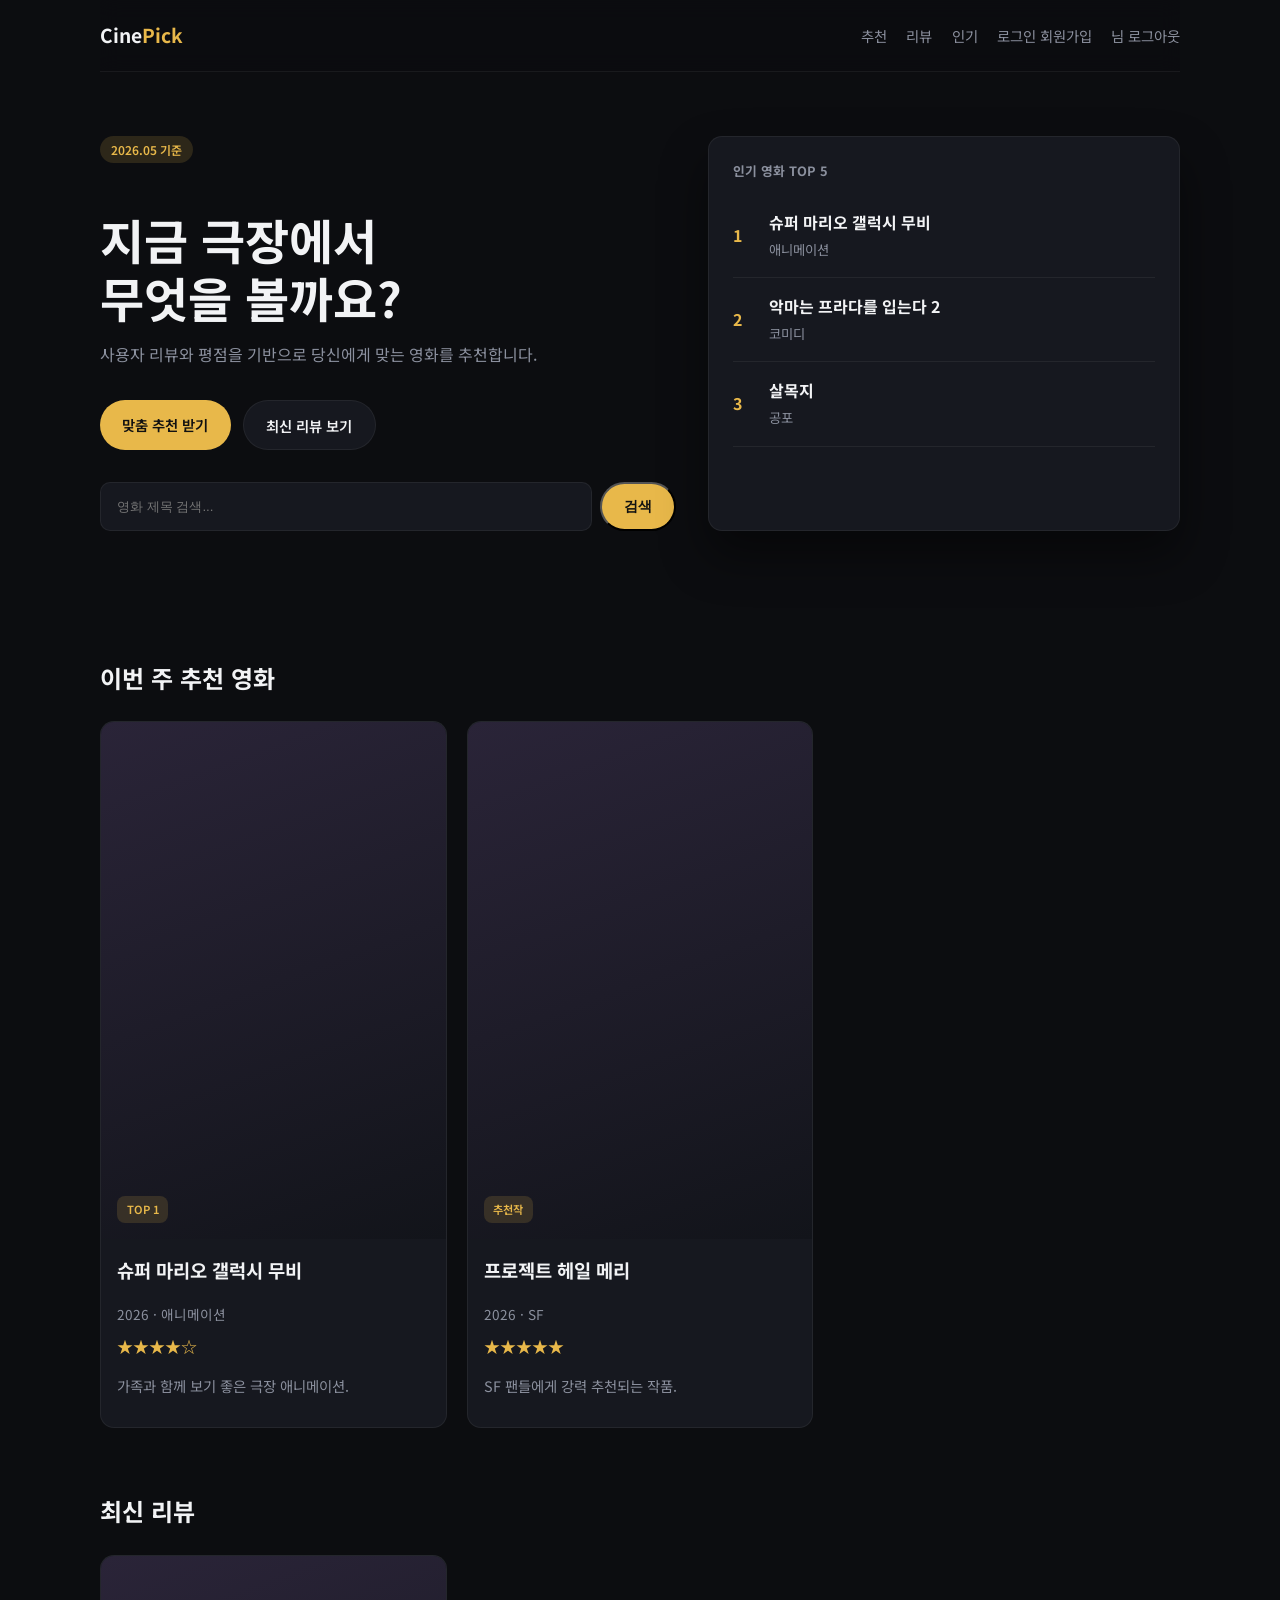
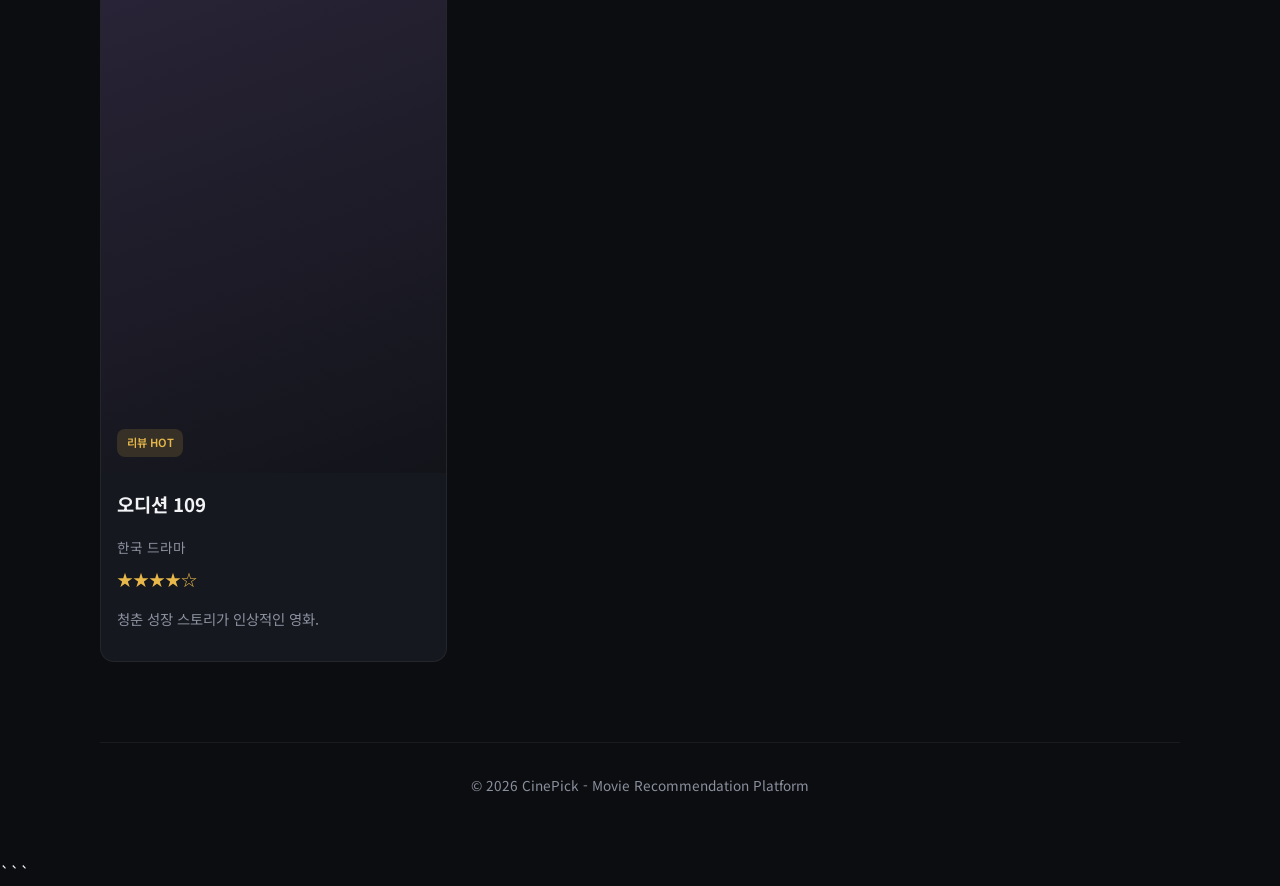
==== recommendation/src/main/resources/templates/index.html @ 9c092af4 "로그인,회원가입,메인페이지 구현 완료" ====
<!DOCTYPE html>
<html lang="ko" xmlns:th="http://www.thymeleaf.org">

<head>
    <meta charset="UTF-8" />
    <meta name="viewport" content="width=device-width, initial-scale=1.0" />

    <title>CinePick - 영화 추천 플랫폼</title>

    <link rel="preconnect" href="https://fonts.googleapis.com" />
    <link rel="preconnect" href="https://fonts.gstatic.com" crossorigin />

    <link href="https://fonts.googleapis.com/css2?family=Noto+Sans+KR:wght@400;500;600;700&display=swap" rel="stylesheet" />

    <style>

        :root {
          --bg: #0c0d10;
          --surface: #16181f;
          --surface-hover: #1e212b;
          --accent: #e8b84a;
          --accent-soft: rgba(232, 184, 74, 0.15);
          --text: #f2f3f5;
          --muted: #8b909e;
          --border: rgba(255, 255, 255, 0.06);
          --radius: 14px;
          --shadow: 0 24px 48px rgba(0, 0, 0, 0.45);
        }

        * {
          box-sizing: border-box;
        }

        body {
          margin: 0;
          font-family: "Noto Sans KR", sans-serif;
          background: var(--bg);
          color: var(--text);
          line-height: 1.6;
        }

        a {
          text-decoration: none;
          color: inherit;
        }

        .wrap {
          max-width: 1120px;
          margin: 0 auto;
          padding: 0 1.25rem 4rem;
        }

        header {
          display: flex;
          align-items: center;
          justify-content: space-between;
          padding: 1.25rem 0;
          border-bottom: 1px solid var(--border);
          position: sticky;
          top: 0;
          background: rgba(12, 13, 16, 0.92);
          backdrop-filter: blur(10px);
          z-index: 10;
        }

        .logo {
          font-size: 1.2rem;
          font-weight: 700;
        }

        .logo span {
          color: var(--accent);
        }

        nav {
          display: flex;
          gap: 1.2rem;
          font-size: 0.9rem;
          color: var(--muted);
        }

        nav a:hover {
          color: var(--text);
        }

        .hero {
          padding: 4rem 0;
          display: grid;
          grid-template-columns: 1fr;
          gap: 2rem;
        }

        @media (min-width: 860px) {
          .hero {
            grid-template-columns: 1.1fr 0.9fr;
          }
        }

        .date-pill {
          display: inline-block;
          padding: 0.25rem 0.7rem;
          border-radius: 999px;
          background: var(--accent-soft);
          color: var(--accent);
          font-size: 0.75rem;
          font-weight: 600;
          margin-bottom: 1rem;
        }

        .hero h1 {
          font-size: 3rem;
          line-height: 1.2;
          margin-bottom: 1rem;
        }

        .hero p {
          color: var(--muted);
          max-width: 600px;
        }

        .cta-row {
          display: flex;
          gap: 0.75rem;
          margin-top: 2rem;
          flex-wrap: wrap;
        }

        .btn {
          padding: 0.8rem 1.4rem;
          border-radius: 999px;
          font-size: 0.9rem;
          font-weight: 600;
          transition: 0.2s;
        }

        .btn-primary {
          background: var(--accent);
          color: #111;
        }

        .btn-primary:hover {
          filter: brightness(1.1);
        }

        .btn-ghost {
          background: var(--surface);
          border: 1px solid var(--border);
        }

        .btn-ghost:hover {
          background: var(--surface-hover);
        }

        .search-bar {
          margin-top: 2rem;
          display: flex;
          gap: 0.5rem;
          flex-wrap: wrap;
        }

        .search-bar input {
          flex: 1;
          padding: 0.8rem 1rem;
          border-radius: 10px;
          border: 1px solid var(--border);
          background: var(--surface);
          color: white;
        }

        .hero-card {
          background: var(--surface);
          border-radius: var(--radius);
          border: 1px solid var(--border);
          padding: 1.5rem;
          box-shadow: var(--shadow);
        }

        .hero-card h3 {
          margin-top: 0;
          color: var(--muted);
          font-size: 0.8rem;
          text-transform: uppercase;
        }

        .trend-list {
          list-style: none;
          padding: 0;
          margin: 0;
        }

        .trend-list li {
          display: flex;
          align-items: center;
          gap: 1rem;
          padding: 1rem 0;
          border-bottom: 1px solid var(--border);
        }

        .rank {
          color: var(--accent);
          font-weight: 700;
          width: 20px;
        }

        .trend-meta {
          flex: 1;
        }

        .trend-meta strong {
          display: block;
        }

        .trend-meta small {
          color: var(--muted);
        }

        section {
          margin-top: 4rem;
        }

        .section-head {
          display: flex;
          justify-content: space-between;
          margin-bottom: 1.5rem;
        }

        .section-head h2 {
          margin: 0;
        }

        .grid {
          display: grid;
          grid-template-columns: repeat(auto-fill, minmax(260px, 1fr));
          gap: 1.25rem;
        }

        .movie-card {
          background: var(--surface);
          border: 1px solid var(--border);
          border-radius: var(--radius);
          overflow: hidden;
          transition: 0.2s;
        }

        .movie-card:hover {
          transform: translateY(-4px);
          border-color: rgba(232, 184, 74, 0.2);
        }

        .poster {
          aspect-ratio: 2/3;
          background: linear-gradient(160deg, #2a2438, #12141a);
          display: flex;
          align-items: flex-end;
          padding: 1rem;
        }

        .poster-badge {
          background: var(--accent-soft);
          color: var(--accent);
          padding: 0.3rem 0.6rem;
          border-radius: 8px;
          font-size: 0.7rem;
          font-weight: 600;
        }

        .card-body {
          padding: 1rem;
        }

        .card-body h3 {
          margin-top: 0;
        }

        .card-meta {
          color: var(--muted);
          font-size: 0.85rem;
        }

        .stars {
          color: var(--accent);
          margin-top: 0.5rem;
        }

        .review-snippet {
          color: var(--muted);
          font-size: 0.9rem;
        }

        footer {
          margin-top: 5rem;
          padding-top: 2rem;
          border-top: 1px solid var(--border);
          text-align: center;
          color: var(--muted);
          font-size: 0.85rem;
        }

    </style>
</head>

<body>

<div class="wrap">

    <header>

        <a href="/" class="logo">
            Cine<span>Pick</span>
        </a>

        <nav>

            <a href="#recommend">추천</a>
            <a href="#reviews">리뷰</a>
            <a href="#trending">인기</a>

            <!-- 로그인 안한 상태 -->
            <span th:if="${session.user == null}">
        <a href="/login">로그인</a>
        <a href="/signup">회원가입</a>
    </span>

            <!-- 로그인 한 상태 -->
            <span th:if="${session.user != null}">
        <span th:text="${session.user.username}"></span>님
        <a href="/logout">로그아웃</a>
    </span>

        </nav>


    </header>

    <div class="hero">

        <div>

            <span class="date-pill">2026.05 기준</span>

            <h1>
                지금 극장에서<br>
                무엇을 볼까요?
            </h1>

            <p>
                사용자 리뷰와 평점을 기반으로
                당신에게 맞는 영화를 추천합니다.
            </p>

            <div class="cta-row">

                <a href="#recommend" class="btn btn-primary">
                    맞춤 추천 받기
                </a>

                <a href="#reviews" class="btn btn-ghost">
                    최신 리뷰 보기
                </a>

            </div>

            <div class="search-bar">

                <input type="search" placeholder="영화 제목 검색..." />

                <button class="btn btn-primary">
                    검색
                </button>

            </div>

        </div>

        <aside class="hero-card" id="trending">

            <h3>인기 영화 TOP 5</h3>

            <ul class="trend-list">

                <li>
                    <span class="rank">1</span>
                    <div class="trend-meta">
                        <strong>슈퍼 마리오 갤럭시 무비</strong>
                        <small>애니메이션</small>
                    </div>
                </li>

                <li>
                    <span class="rank">2</span>
                    <div class="trend-meta">
                        <strong>악마는 프라다를 입는다 2</strong>
                        <small>코미디</small>
                    </div>
                </li>

                <li>
                    <span class="rank">3</span>
                    <div class="trend-meta">
                        <strong>살목지</strong>
                        <small>공포</small>
                    </div>
                </li>

            </ul>

        </aside>

    </div>

    <section id="recommend">

        <div class="section-head">
            <h2>이번 주 추천 영화</h2>
        </div>

        <div class="grid">

            <article class="movie-card">

                <div class="poster">
                    <span class="poster-badge">TOP 1</span>
                </div>

                <div class="card-body">

                    <h3>슈퍼 마리오 갤럭시 무비</h3>

                    <div class="card-meta">
                        2026 · 애니메이션
                    </div>

                    <div class="stars">
                        ★★★★☆
                    </div>

                    <p class="review-snippet">
                        가족과 함께 보기 좋은 극장 애니메이션.
                    </p>

                </div>

            </article>

            <article class="movie-card">

                <div class="poster">
                    <span class="poster-badge">추천작</span>
                </div>

                <div class="card-body">

                    <h3>프로젝트 헤일 메리</h3>

                    <div class="card-meta">
                        2026 · SF
                    </div>

                    <div class="stars">
                        ★★★★★
                    </div>

                    <p class="review-snippet">
                        SF 팬들에게 강력 추천되는 작품.
                    </p>

                </div>

            </article>

        </div>

    </section>

    <section id="reviews">

        <div class="section-head">
            <h2>최신 리뷰</h2>
        </div>

        <div class="grid">

            <article class="movie-card">

                <div class="poster">
                    <span class="poster-badge">리뷰 HOT</span>
                </div>

                <div class="card-body">

                    <h3>오디션 109</h3>

                    <div class="card-meta">
                        한국 드라마
                    </div>

                    <div class="stars">
                        ★★★★☆
                    </div>

                    <p class="review-snippet">
                        청춘 성장 스토리가 인상적인 영화.
                    </p>

                </div>

            </article>

        </div>

    </section>

    <footer>
        © 2026 CinePick - Movie Recommendation Platform
    </footer>

</div>

</body>
</html>
```
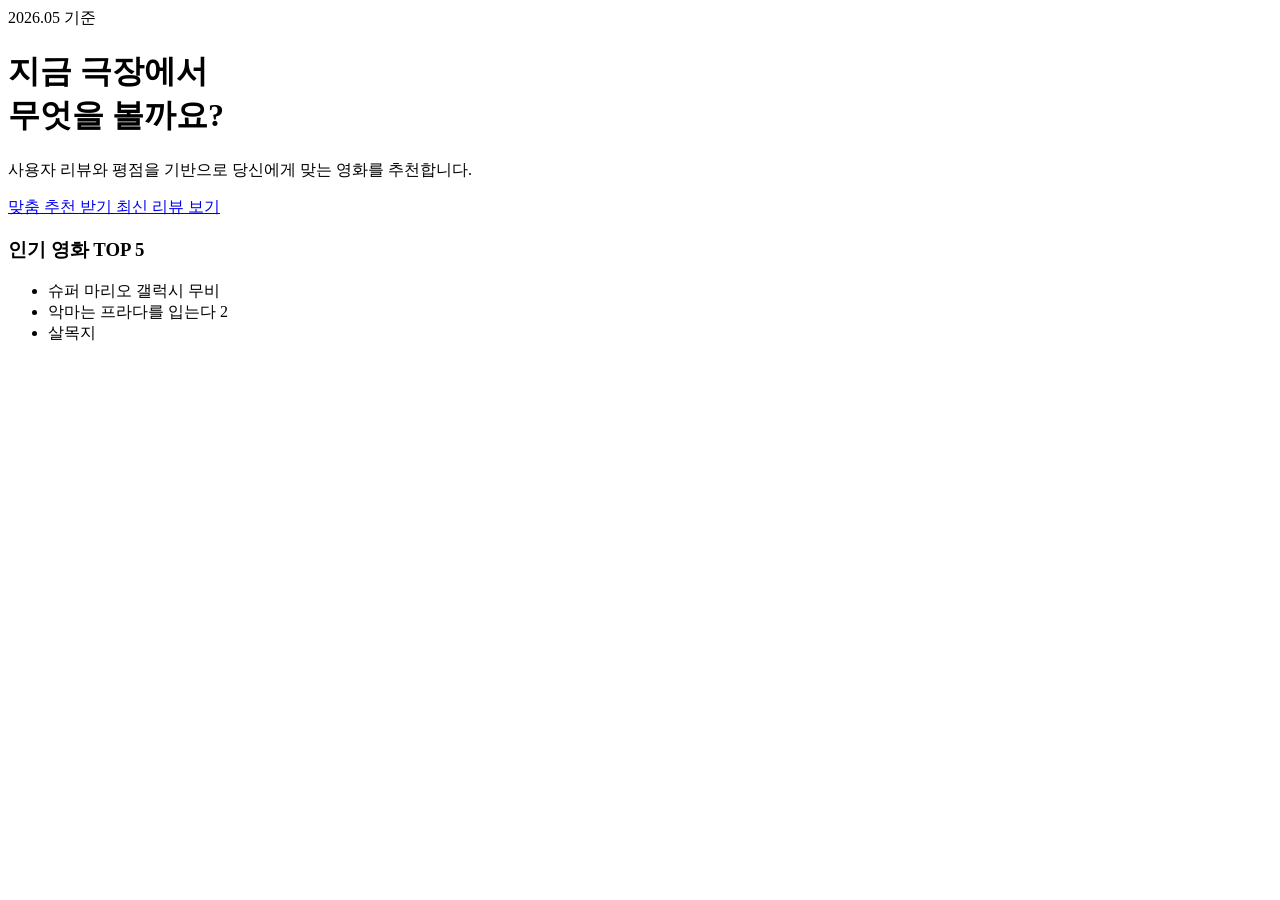
==== commit 24f18548: "05/12csv파일 업로드 진행중.." ====
--- a/recommendation/src/main/resources/templates/index.html
+++ b/recommendation/src/main/resources/templates/index.html
@@ -2,336 +2,26 @@
 <html lang="ko" xmlns:th="http://www.thymeleaf.org">
 
 <head>
-    <meta charset="UTF-8" />
-    <meta name="viewport" content="width=device-width, initial-scale=1.0" />
+    <meta charset="UTF-8">
+    <title>CinePick</title>
 
-    <title>CinePick - 영화 추천 플랫폼</title>
+    <link rel="stylesheet" th:href="@{/css/index.css}">
 
-    <link rel="preconnect" href="https://fonts.googleapis.com" />
-    <link rel="preconnect" href="https://fonts.gstatic.com" crossorigin />
+    <link rel="preconnect" href="https://fonts.googleapis.com">
+    <link rel="preconnect" href="https://fonts.gstatic.com" crossorigin>
 
-    <link href="https://fonts.googleapis.com/css2?family=Noto+Sans+KR:wght@400;500;600;700&display=swap" rel="stylesheet" />
-
-    <style>
-
-        :root {
-          --bg: #0c0d10;
-          --surface: #16181f;
-          --surface-hover: #1e212b;
-          --accent: #e8b84a;
-          --accent-soft: rgba(232, 184, 74, 0.15);
-          --text: #f2f3f5;
-          --muted: #8b909e;
-          --border: rgba(255, 255, 255, 0.06);
-          --radius: 14px;
-          --shadow: 0 24px 48px rgba(0, 0, 0, 0.45);
-        }
-
-        * {
-          box-sizing: border-box;
-        }
-
-        body {
-          margin: 0;
-          font-family: "Noto Sans KR", sans-serif;
-          background: var(--bg);
-          color: var(--text);
-          line-height: 1.6;
-        }
-
-        a {
-          text-decoration: none;
-          color: inherit;
-        }
-
-        .wrap {
-          max-width: 1120px;
-          margin: 0 auto;
-          padding: 0 1.25rem 4rem;
-        }
-
-        header {
-          display: flex;
-          align-items: center;
-          justify-content: space-between;
-          padding: 1.25rem 0;
-          border-bottom: 1px solid var(--border);
-          position: sticky;
-          top: 0;
-          background: rgba(12, 13, 16, 0.92);
-          backdrop-filter: blur(10px);
-          z-index: 10;
-        }
-
-        .logo {
-          font-size: 1.2rem;
-          font-weight: 700;
-        }
-
-        .logo span {
-          color: var(--accent);
-        }
-
-        nav {
-          display: flex;
-          gap: 1.2rem;
-          font-size: 0.9rem;
-          color: var(--muted);
-        }
-
-        nav a:hover {
-          color: var(--text);
-        }
-
-        .hero {
-          padding: 4rem 0;
-          display: grid;
-          grid-template-columns: 1fr;
-          gap: 2rem;
-        }
-
-        @media (min-width: 860px) {
-          .hero {
-            grid-template-columns: 1.1fr 0.9fr;
-          }
-        }
-
-        .date-pill {
-          display: inline-block;
-          padding: 0.25rem 0.7rem;
-          border-radius: 999px;
-          background: var(--accent-soft);
-          color: var(--accent);
-          font-size: 0.75rem;
-          font-weight: 600;
-          margin-bottom: 1rem;
-        }
-
-        .hero h1 {
-          font-size: 3rem;
-          line-height: 1.2;
-          margin-bottom: 1rem;
-        }
-
-        .hero p {
-          color: var(--muted);
-          max-width: 600px;
-        }
-
-        .cta-row {
-          display: flex;
-          gap: 0.75rem;
-          margin-top: 2rem;
-          flex-wrap: wrap;
-        }
-
-        .btn {
-          padding: 0.8rem 1.4rem;
-          border-radius: 999px;
-          font-size: 0.9rem;
-          font-weight: 600;
-          transition: 0.2s;
-        }
-
-        .btn-primary {
-          background: var(--accent);
-          color: #111;
-        }
-
-        .btn-primary:hover {
-          filter: brightness(1.1);
-        }
-
-        .btn-ghost {
-          background: var(--surface);
-          border: 1px solid var(--border);
-        }
-
-        .btn-ghost:hover {
-          background: var(--surface-hover);
-        }
-
-        .search-bar {
-          margin-top: 2rem;
-          display: flex;
-          gap: 0.5rem;
-          flex-wrap: wrap;
-        }
-
-        .search-bar input {
-          flex: 1;
-          padding: 0.8rem 1rem;
-          border-radius: 10px;
-          border: 1px solid var(--border);
-          background: var(--surface);
-          color: white;
-        }
-
-        .hero-card {
-          background: var(--surface);
-          border-radius: var(--radius);
-          border: 1px solid var(--border);
-          padding: 1.5rem;
-          box-shadow: var(--shadow);
-        }
-
-        .hero-card h3 {
-          margin-top: 0;
-          color: var(--muted);
-          font-size: 0.8rem;
-          text-transform: uppercase;
-        }
-
-        .trend-list {
-          list-style: none;
-          padding: 0;
-          margin: 0;
-        }
-
-        .trend-list li {
-          display: flex;
-          align-items: center;
-          gap: 1rem;
-          padding: 1rem 0;
-          border-bottom: 1px solid var(--border);
-        }
-
-        .rank {
-          color: var(--accent);
-          font-weight: 700;
-          width: 20px;
-        }
-
-        .trend-meta {
-          flex: 1;
-        }
-
-        .trend-meta strong {
-          display: block;
-        }
-
-        .trend-meta small {
-          color: var(--muted);
-        }
-
-        section {
-          margin-top: 4rem;
-        }
-
-        .section-head {
-          display: flex;
-          justify-content: space-between;
-          margin-bottom: 1.5rem;
-        }
-
-        .section-head h2 {
-          margin: 0;
-        }
-
-        .grid {
-          display: grid;
-          grid-template-columns: repeat(auto-fill, minmax(260px, 1fr));
-          gap: 1.25rem;
-        }
-
-        .movie-card {
-          background: var(--surface);
-          border: 1px solid var(--border);
-          border-radius: var(--radius);
-          overflow: hidden;
-          transition: 0.2s;
-        }
-
-        .movie-card:hover {
-          transform: translateY(-4px);
-          border-color: rgba(232, 184, 74, 0.2);
-        }
-
-        .poster {
-          aspect-ratio: 2/3;
-          background: linear-gradient(160deg, #2a2438, #12141a);
-          display: flex;
-          align-items: flex-end;
-          padding: 1rem;
-        }
-
-        .poster-badge {
-          background: var(--accent-soft);
-          color: var(--accent);
-          padding: 0.3rem 0.6rem;
-          border-radius: 8px;
-          font-size: 0.7rem;
-          font-weight: 600;
-        }
-
-        .card-body {
-          padding: 1rem;
-        }
-
-        .card-body h3 {
-          margin-top: 0;
-        }
-
-        .card-meta {
-          color: var(--muted);
-          font-size: 0.85rem;
-        }
-
-        .stars {
-          color: var(--accent);
-          margin-top: 0.5rem;
-        }
-
-        .review-snippet {
-          color: var(--muted);
-          font-size: 0.9rem;
-        }
-
-        footer {
-          margin-top: 5rem;
-          padding-top: 2rem;
-          border-top: 1px solid var(--border);
-          text-align: center;
-          color: var(--muted);
-          font-size: 0.85rem;
-        }
-
-    </style>
+    <link href="https://fonts.googleapis.com/css2?family=Noto+Sans+KR:wght@400;500;600;700&display=swap"
+          rel="stylesheet">
 </head>
 
 <body>
 
 <div class="wrap">
 
-    <header>
+    <!-- navbar -->
+    <div th:replace="~{fragments/navbar :: navbar}"></div>
 
-        <a href="/" class="logo">
-            Cine<span>Pick</span>
-        </a>
-
-        <nav>
-
-            <a href="#recommend">추천</a>
-            <a href="#reviews">리뷰</a>
-            <a href="#trending">인기</a>
-
-            <!-- 로그인 안한 상태 -->
-            <span th:if="${session.user == null}">
-        <a href="/login">로그인</a>
-        <a href="/signup">회원가입</a>
-    </span>
-
-            <!-- 로그인 한 상태 -->
-            <span th:if="${session.user != null}">
-        <span th:text="${session.user.username}"></span>님
-        <a href="/logout">로그아웃</a>
-    </span>
-
-        </nav>
-
-
-    </header>
-
+    <!-- hero -->
     <div class="hero">
 
         <div>
@@ -360,47 +50,17 @@
 
             </div>
 
-            <div class="search-bar">
-
-                <input type="search" placeholder="영화 제목 검색..." />
-
-                <button class="btn btn-primary">
-                    검색
-                </button>
-
-            </div>
-
         </div>
 
-        <aside class="hero-card" id="trending">
+        <aside class="hero-card">
 
             <h3>인기 영화 TOP 5</h3>
 
             <ul class="trend-list">
 
-                <li>
-                    <span class="rank">1</span>
-                    <div class="trend-meta">
-                        <strong>슈퍼 마리오 갤럭시 무비</strong>
-                        <small>애니메이션</small>
-                    </div>
-                </li>
-
-                <li>
-                    <span class="rank">2</span>
-                    <div class="trend-meta">
-                        <strong>악마는 프라다를 입는다 2</strong>
-                        <small>코미디</small>
-                    </div>
-                </li>
-
-                <li>
-                    <span class="rank">3</span>
-                    <div class="trend-meta">
-                        <strong>살목지</strong>
-                        <small>공포</small>
-                    </div>
-                </li>
+                <li>슈퍼 마리오 갤럭시 무비</li>
+                <li>악마는 프라다를 입는다 2</li>
+                <li>살목지</li>
 
             </ul>
 
@@ -408,114 +68,10 @@
 
     </div>
 
-    <section id="recommend">
-
-        <div class="section-head">
-            <h2>이번 주 추천 영화</h2>
-        </div>
-
-        <div class="grid">
-
-            <article class="movie-card">
-
-                <div class="poster">
-                    <span class="poster-badge">TOP 1</span>
-                </div>
-
-                <div class="card-body">
-
-                    <h3>슈퍼 마리오 갤럭시 무비</h3>
-
-                    <div class="card-meta">
-                        2026 · 애니메이션
-                    </div>
-
-                    <div class="stars">
-                        ★★★★☆
-                    </div>
-
-                    <p class="review-snippet">
-                        가족과 함께 보기 좋은 극장 애니메이션.
-                    </p>
-
-                </div>
-
-            </article>
-
-            <article class="movie-card">
-
-                <div class="poster">
-                    <span class="poster-badge">추천작</span>
-                </div>
-
-                <div class="card-body">
-
-                    <h3>프로젝트 헤일 메리</h3>
-
-                    <div class="card-meta">
-                        2026 · SF
-                    </div>
-
-                    <div class="stars">
-                        ★★★★★
-                    </div>
-
-                    <p class="review-snippet">
-                        SF 팬들에게 강력 추천되는 작품.
-                    </p>
-
-                </div>
-
-            </article>
-
-        </div>
-
-    </section>
-
-    <section id="reviews">
-
-        <div class="section-head">
-            <h2>최신 리뷰</h2>
-        </div>
-
-        <div class="grid">
-
-            <article class="movie-card">
-
-                <div class="poster">
-                    <span class="poster-badge">리뷰 HOT</span>
-                </div>
-
-                <div class="card-body">
-
-                    <h3>오디션 109</h3>
-
-                    <div class="card-meta">
-                        한국 드라마
-                    </div>
-
-                    <div class="stars">
-                        ★★★★☆
-                    </div>
-
-                    <p class="review-snippet">
-                        청춘 성장 스토리가 인상적인 영화.
-                    </p>
-
-                </div>
-
-            </article>
-
-        </div>
-
-    </section>
-
-    <footer>
-        © 2026 CinePick - Movie Recommendation Platform
-    </footer>
+    <!-- footer -->
+    <div th:replace="~{fragments/footer :: footer}"></div>
 
 </div>
 
 </body>
-</html>
-```
+</html>
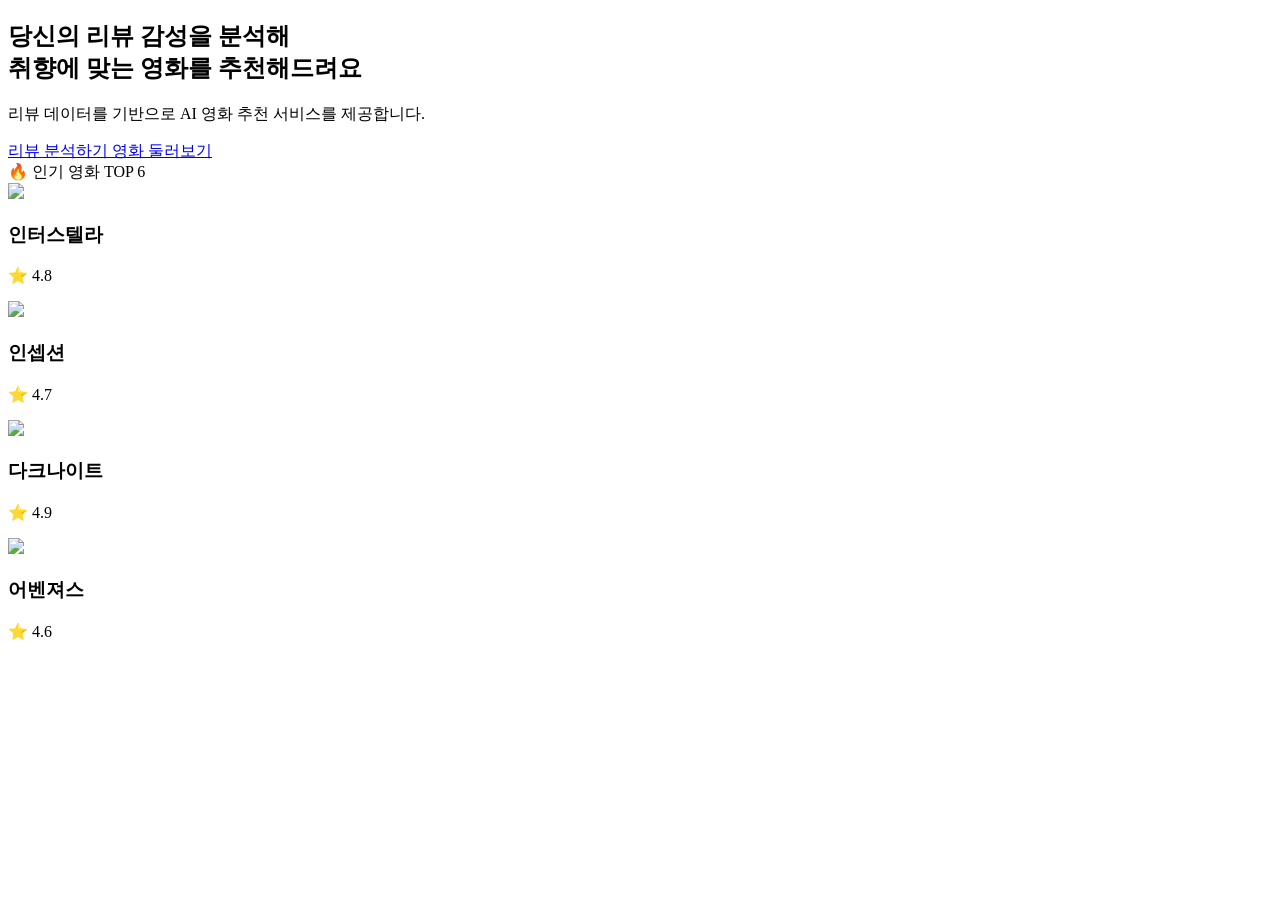
==== commit 7802986f: "05/13영화목록 페이지 제작중" ====
--- a/recommendation/src/main/resources/templates/index.html
+++ b/recommendation/src/main/resources/templates/index.html
@@ -3,70 +3,92 @@
 
 <head>
     <meta charset="UTF-8">
-    <title>CinePick</title>
+    <title>CineFeel</title>
 
     <link rel="stylesheet" th:href="@{/css/index.css}">
 
     <link rel="preconnect" href="https://fonts.googleapis.com">
-    <link rel="preconnect" href="https://fonts.gstatic.com" crossorigin>
-
-    <link href="https://fonts.googleapis.com/css2?family=Noto+Sans+KR:wght@400;500;600;700&display=swap"
+    <link href="https://fonts.googleapis.com/css2?family=Noto+Sans+KR:wght@400;500;700&display=swap"
           rel="stylesheet">
 </head>
 
 <body>
 
-<div class="wrap">
+<div class="container">
 
     <!-- navbar -->
     <div th:replace="~{fragments/navbar :: navbar}"></div>
 
     <!-- hero -->
-    <div class="hero">
+    <section class="hero-section">
 
-        <div>
+        <div class="hero-overlay">
 
-            <span class="date-pill">2026.05 기준</span>
+            <div class="hero-content">
 
-            <h1>
-                지금 극장에서<br>
-                무엇을 볼까요?
-            </h1>
+                <h1>
+                    당신의 리뷰 감성을 분석해<br>
+                    취향에 맞는 영화를 추천해드려요
+                </h1>
 
-            <p>
-                사용자 리뷰와 평점을 기반으로
-                당신에게 맞는 영화를 추천합니다.
-            </p>
+                <p>
+                    리뷰 데이터를 기반으로 AI 영화 추천 서비스를 제공합니다.
+                </p>
 
-            <div class="cta-row">
+                <div class="hero-buttons">
 
-                <a href="#recommend" class="btn btn-primary">
-                    맞춤 추천 받기
-                </a>
+                    <a href="#" class="btn-red">
+                        리뷰 분석하기
+                    </a>
 
-                <a href="#reviews" class="btn btn-ghost">
-                    최신 리뷰 보기
-                </a>
+                    <a href="/movie/list" class="btn-dark">
+                        영화 둘러보기
+                    </a>
+
+                </div>
 
             </div>
 
         </div>
 
-        <aside class="hero-card">
+    </section>
 
-            <h3>인기 영화 TOP 5</h3>
+    <!-- 인기 영화 -->
+    <section class="movie-section">
 
-            <ul class="trend-list">
+        <div class="section-title">
+            🔥 인기 영화 TOP 6
+        </div>
 
-                <li>슈퍼 마리오 갤럭시 무비</li>
-                <li>악마는 프라다를 입는다 2</li>
-                <li>살목지</li>
+        <div class="movie-grid">
 
-            </ul>
+            <div class="movie-card">
+                <img src="https://image.tmdb.org/t/p/w500/rAiYTfKGqDCRIIqo664sY9XZIvQ.jpg">
+                <h3>인터스텔라</h3>
+                <p>⭐ 4.8</p>
+            </div>
 
-        </aside>
+            <div class="movie-card">
+                <img src="https://image.tmdb.org/t/p/w500/7IiTTgloJzvGI1TAYymCfbfl3vT.jpg">
+                <h3>인셉션</h3>
+                <p>⭐ 4.7</p>
+            </div>
 
-    </div>
+            <div class="movie-card">
+                <img src="https://image.tmdb.org/t/p/w500/qJ2tW6WMUDux911r6m7haRef0WH.jpg">
+                <h3>다크나이트</h3>
+                <p>⭐ 4.9</p>
+            </div>
+
+            <div class="movie-card">
+                <img src="https://image.tmdb.org/t/p/w500/uXDfjJbdP4ijW5hWSBrPrlKpxab.jpg">
+                <h3>어벤져스</h3>
+                <p>⭐ 4.6</p>
+            </div>
+
+        </div>
+
+    </section>
 
     <!-- footer -->
     <div th:replace="~{fragments/footer :: footer}"></div>
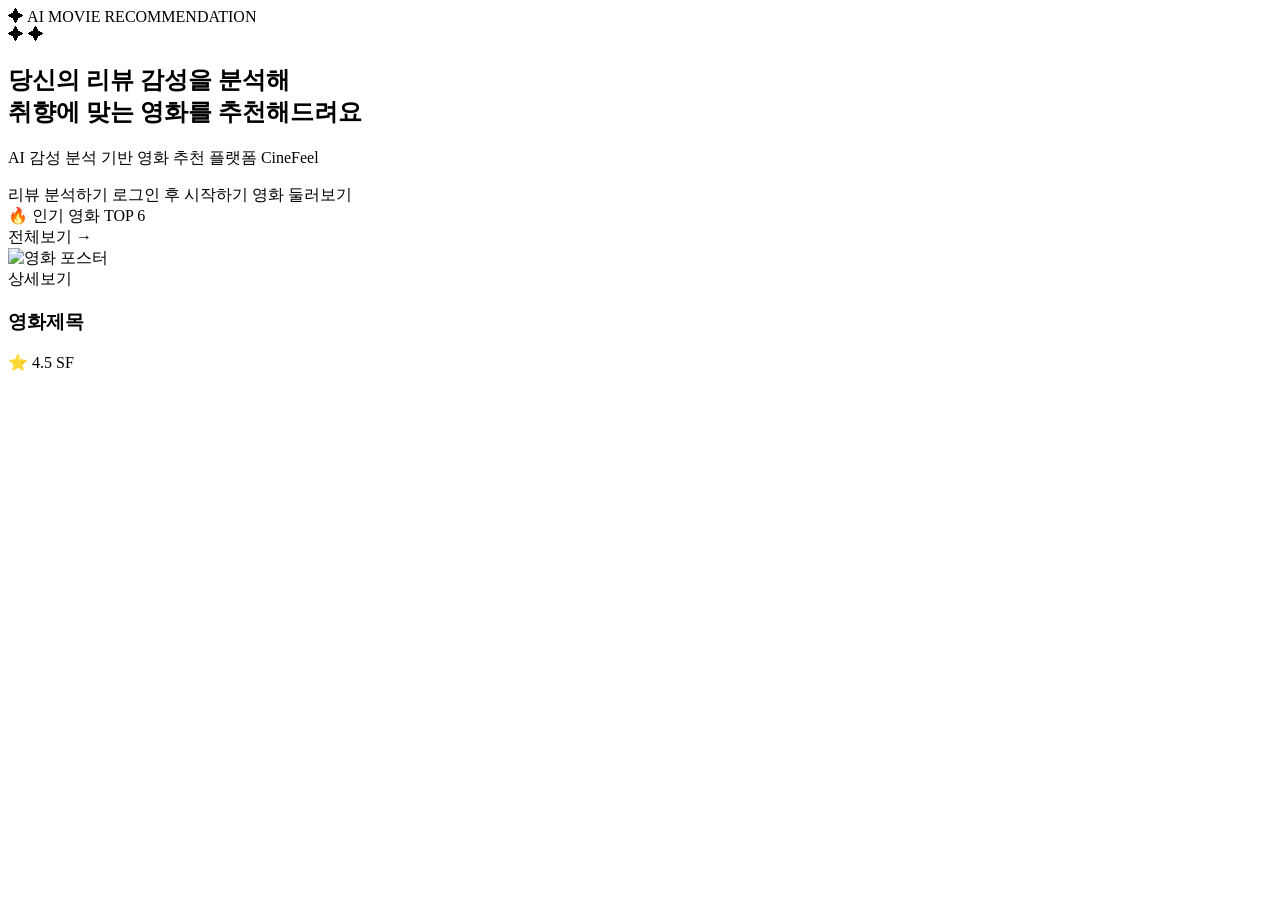
==== commit 0bda9291: "05.19 리뷰분석머신러닝모델 연동완료" ====
--- a/recommendation/src/main/resources/templates/index.html
+++ b/recommendation/src/main/resources/templates/index.html
@@ -8,7 +8,8 @@
     <link rel="stylesheet" th:href="@{/css/index.css}">
 
     <link rel="preconnect" href="https://fonts.googleapis.com">
-    <link href="https://fonts.googleapis.com/css2?family=Noto+Sans+KR:wght@400;500;700&display=swap"
+
+    <link href="https://fonts.googleapis.com/css2?family=Noto+Sans+KR:wght@400;500;700;800;900&display=swap"
           rel="stylesheet">
 </head>
 
@@ -19,29 +20,53 @@
     <!-- navbar -->
     <div th:replace="~{fragments/navbar :: navbar}"></div>
 
-    <!-- hero -->
+    <!-- ================= HERO ================= -->
     <section class="hero-section">
 
         <div class="hero-overlay">
 
             <div class="hero-content">
 
+                <div class="hero-mini-title">
+                    ✦ AI MOVIE RECOMMENDATION
+                </div>
+
+                <div class="hero-sparkle">
+                    ✦ ✦
+                </div>
+
                 <h1>
                     당신의 리뷰 감성을 분석해<br>
-                    취향에 맞는 영화를 추천해드려요
+                    취향에 맞는 <span>영화를 추천해드려요</span>
                 </h1>
 
+                <div class="hero-line"></div>
+
                 <p>
-                    리뷰 데이터를 기반으로 AI 영화 추천 서비스를 제공합니다.
+                    AI 감성 분석 기반 영화 추천 플랫폼 CineFeel
                 </p>
 
                 <div class="hero-buttons">
 
-                    <a href="#" class="btn-red">
-                        리뷰 분석하기
-                    </a>
+                    <!-- 로그인 상태 -->
+                    <th:block th:if="${session.user != null}">
 
-                    <a href="/movie/list" class="btn-dark">
+                        <a th:href="@{/movie/list}" class="btn-red">
+                            리뷰 분석하기
+                        </a>
+
+                    </th:block>
+
+                    <!-- 비로그인 -->
+                    <th:block th:if="${session.user == null}">
+
+                        <a th:href="@{/login}" class="btn-red">
+                            로그인 후 시작하기
+                        </a>
+
+                    </th:block>
+
+                    <a th:href="@{/movie/list}" class="btn-dark">
                         영화 둘러보기
                     </a>
 
@@ -53,42 +78,78 @@
 
     </section>
 
-    <!-- 인기 영화 -->
+    <!-- ================= 인기 영화 ================= -->
     <section class="movie-section">
 
-        <div class="section-title">
-            🔥 인기 영화 TOP 6
+        <div class="section-header">
+
+            <div class="section-title">
+                🔥 인기 영화 TOP 6
+            </div>
+
+            <a th:href="@{/movie/list}" class="more-link">
+                전체보기 →
+            </a>
+
         </div>
 
         <div class="movie-grid">
 
-            <div class="movie-card">
-                <img src="https://image.tmdb.org/t/p/w500/rAiYTfKGqDCRIIqo664sY9XZIvQ.jpg">
-                <h3>인터스텔라</h3>
-                <p>⭐ 4.8</p>
-            </div>
+            <!-- 영화 반복 -->
+            <div class="movie-card"
+                 th:each="movie : ${movies}">
 
-            <div class="movie-card">
-                <img src="https://image.tmdb.org/t/p/w500/7IiTTgloJzvGI1TAYymCfbfl3vT.jpg">
-                <h3>인셉션</h3>
-                <p>⭐ 4.7</p>
-            </div>
+                <a th:href="@{/movie/detail/{id}(id=${movie.id})}">
 
-            <div class="movie-card">
-                <img src="https://image.tmdb.org/t/p/w500/qJ2tW6WMUDux911r6m7haRef0WH.jpg">
-                <h3>다크나이트</h3>
-                <p>⭐ 4.9</p>
-            </div>
+                    <div class="movie-poster-wrap">
 
-            <div class="movie-card">
-                <img src="https://image.tmdb.org/t/p/w500/uXDfjJbdP4ijW5hWSBrPrlKpxab.jpg">
-                <h3>어벤져스</h3>
-                <p>⭐ 4.6</p>
+                        <img th:src="${movie.posterUrl}"
+                             alt="영화 포스터">
+
+                        <div class="movie-overlay">
+
+                            <span>
+                                상세보기
+                            </span>
+
+                        </div>
+
+                    </div>
+
+                    <div class="movie-info">
+
+                        <h3 th:text="${movie.title}">
+                            영화제목
+                        </h3>
+
+                        <div class="movie-meta">
+
+                            <span class="movie-rating">
+                                ⭐
+                                <span th:text="${movie.rating}">
+                                    4.5
+                                </span>
+                            </span>
+
+                            <span class="movie-genre"
+                                  th:text="${movie.genre}">
+                                SF
+                            </span>
+
+                        </div>
+
+                    </div>
+
+                </a>
+
             </div>
 
         </div>
 
     </section>
+
+
+
 
     <!-- footer -->
     <div th:replace="~{fragments/footer :: footer}"></div>
